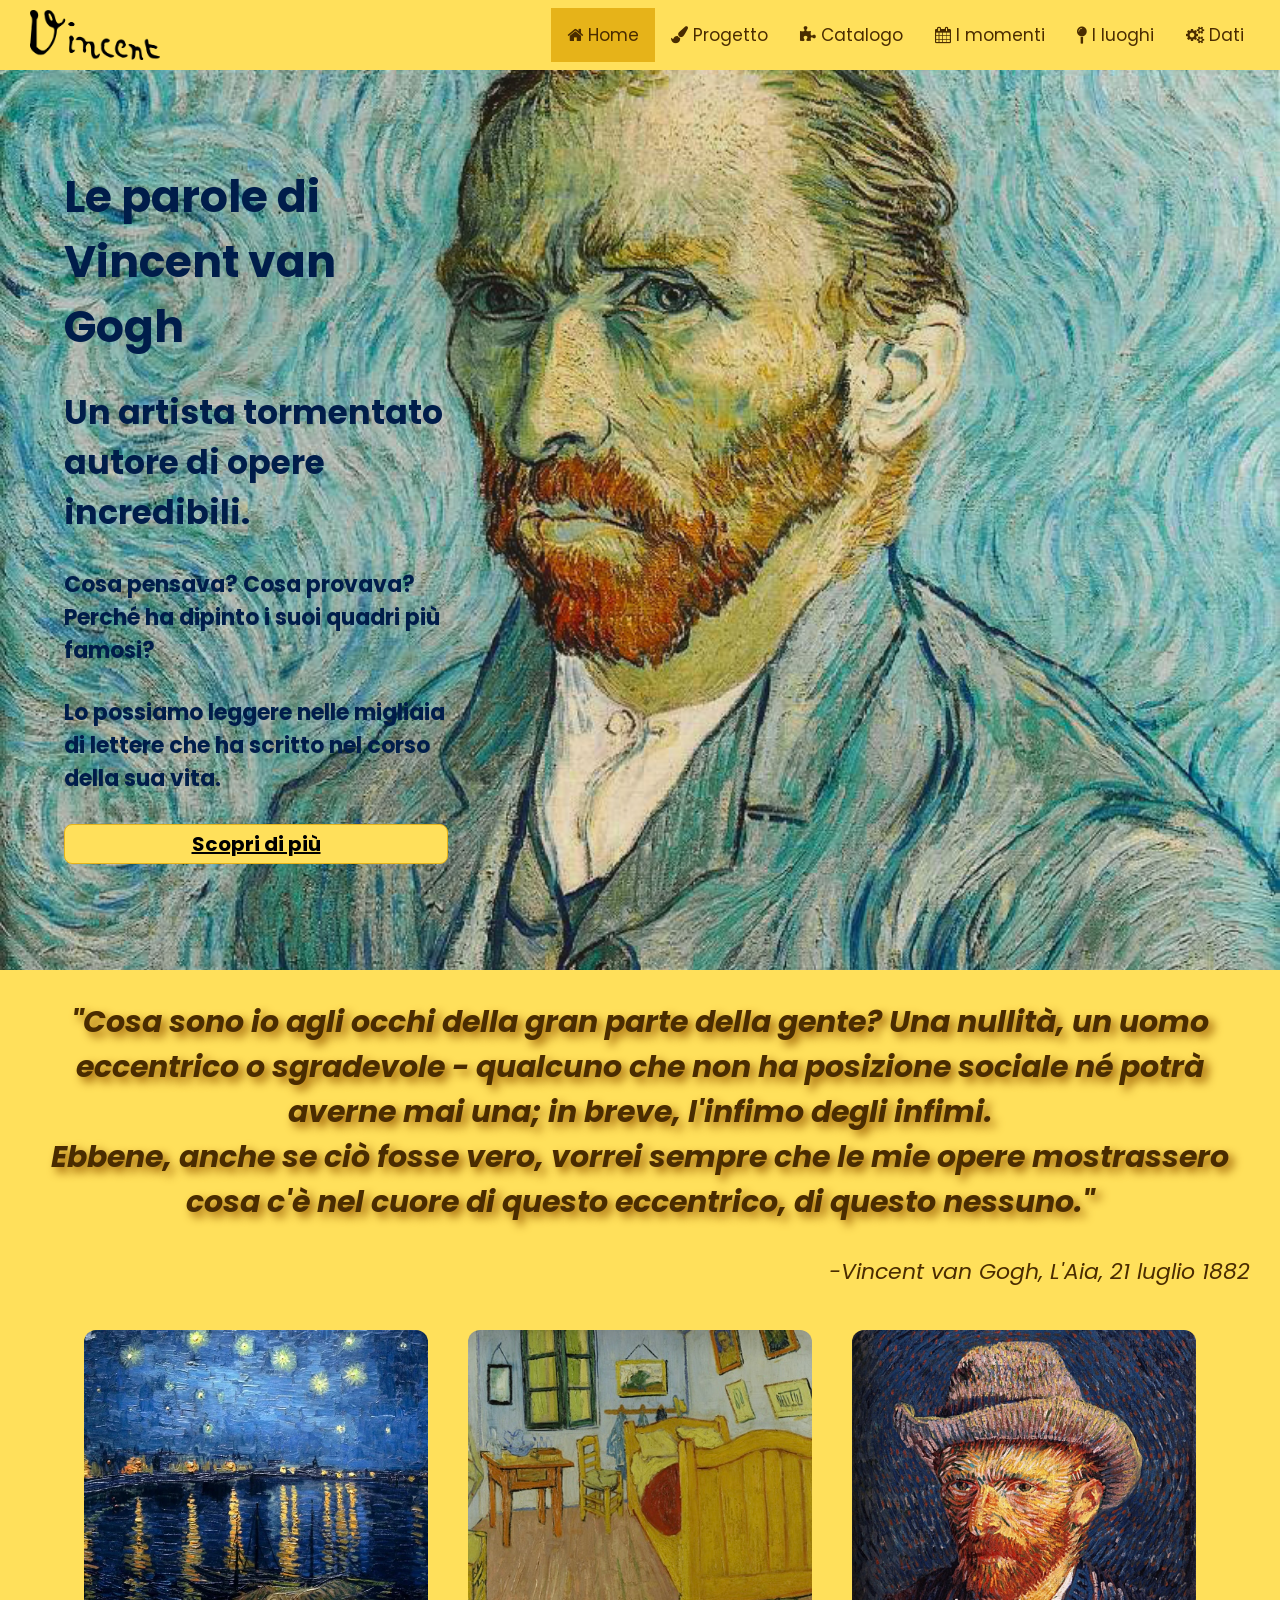
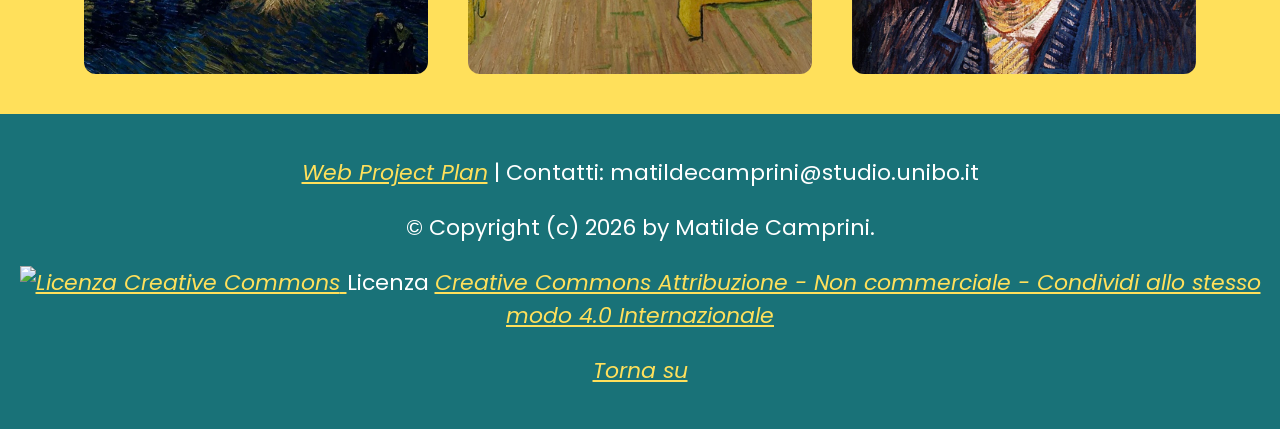
==== index.html @ 170b9acd "Add files via upload" ====
<!DOCTYPE html>
<html>
	<head>
		<!-- in head ci va per forza un elemento title, qui metto anche il foglio di stile e i metadati -->
		<title> Le parole di Vincent van Gogh </title>
		<meta charset="UTF-8">
		<meta name="author" content="Matilde Camprini">
		<meta name="title" content="Le parole di Vincent van Gogh">
		<meta name="description" content="Sito dedicato alla produzione epistolare e artistica di van Gogh">
		<meta name="subject" content="van Gogh, dipinti, lettere">
		<meta name="publisher" content="Matilde Camprini">
		<meta name="date" content="05-2026">
		<meta name="language" content="it">
		<meta name="viewport" content="width=device-width, initial-scale=1.0">
		<link href='https://fonts.googleapis.com/css?family=Poppins' rel='stylesheet'>
		<link rel="stylesheet" href="https://cdnjs.cloudflare.com/ajax/libs/font-awesome/4.7.0/css/font-awesome.min.css">
		<link rel="stylesheet" href="stile_vangogh.css">
	</head>

	<body>
		<div>
			<header class="bg_yellow"> 
				<div class="header_img">
					<a href="index.html">
						<img src="img/layout/autografo.svg.png" alt="Autografo di van Gogh" title="Autografo di van Gogh">
					</a>
				</div>
				
				<div class="topnav bg_yellow"> 
					<a href="#" class="pagina"> <i class="fa">&#xf015;</i> Home </a>
					<a href="progetto.html"> <i class="fa">&#xf1fc;</i> Progetto </a>
					<a href="catalogo.html"> <i class="fa">&#xf12e;</i> Catalogo </a>
					<a href="timeline.html"> <i class="fa">&#xf073;</i> I momenti </a>
					<a href="luoghi.html"> <i class="fa">&#xf276;</i> I luoghi </a>
					<a href="dati.html"> <i class="fa">&#xf085;</i> Dati </a>
				</div>
			</header>
		</div>

		<div class="hero_image">
			<div class="hero_text">
			    <h1>Le parole di Vincent van Gogh</h1>
			    <h2>Un artista tormentato autore di opere incredibili. </h2> 
			    <h4>Cosa pensava? Cosa provava? Perché ha dipinto i suoi quadri più famosi? </h4>
				<h4>Lo possiamo leggere nelle migliaia di lettere che ha scritto nel corso della sua vita.</h4>
			    <p> <button class="hero_button bg_yellow"> <a href="#quote">Scopri di più</a></button> </p>
			</div>
		</div>

		<div class="bg_yellow">
			<blockquote id="quote" class="quote"> "Cosa sono io agli occhi della gran parte della gente? Una nullità, un uomo eccentrico o sgradevole - qualcuno che non ha posizione sociale né potrà averne mai una; in breve, l'infimo degli infimi.  <br> Ebbene, anche se ciò fosse vero, vorrei sempre che le mie opere mostrassero cosa c'è nel cuore di questo eccentrico, di questo nessuno." </blockquote>
			<p class="author"> -Vincent van Gogh, L'Aia, 21 luglio 1882</p>
		</div>
		<div class="navigazione2">
			<div class="container">
				<a href="luoghi.html"><img src="img/layout/visita_per_luoghi.jpg" alt="immagine di notte stellata sul rodano" title="immagine di notte stellata sul rodano" class="image"></a>
				<div class="overlay">Visita per luoghi</div>
			</div>
			<div class="container">
				<a href="catalogo.html"><img src="img/layout/visita_catalogo.jpg" alt="immagine della camera di van gogh" title="immagine della camera di van gogh" class="image"> </a>
				<div class="overlay">Visita catalogo</div>
			</div>
			<div class="container">
				<a href="timeline.html"><img src="img/layout/visita_per_momenti.jpg" alt="immagine di autoritratto" title="immagine di autoritratto" class="image"></a>
				<div class="overlay">Visita per date</div>
			</div>
		</div>
<!-- footer -->
		<footer class="bg_teal">
			<div class="credits"> 
				<p><a href="progetto.html">Web Project Plan</a> | Contatti: matildecamprini@studio.unibo.it</p>
			</div>
			<div class="copyright">
				<p> &copy; Copyright (c) 2026 by Matilde Camprini. </p>
				<p>
		            <a rel="license" href="http://creativecommons.org/licenses/by-nc-sa/4.0/">
		                <img alt="Licenza Creative Commons" src="https://i.creativecommons.org/l/by-nc-sa/4.0/80x15.png" />
		            </a>Licenza 
		            <a rel="license" href="http://creativecommons.org/licenses/by-nc-sa/4.0/">
		                Creative Commons Attribuzione - Non commerciale - Condividi allo stesso modo 4.0 Internazionale
		            </a>
		        </p>
				<p> <a href="#top"> Torna su </a></p>
			</div>
		</footer>
		<script src="js/main.js"></script>	
	</body>
</html>
---- stile_vangogh.css ----
* {
    box-sizing: border-box;
    font-family: Poppins, sans-serif;
    -webkit-font-smoothing: antialiased;
}

html, body {
    height: 100%;
    margin: 0;
    color: black;
    background-color: #ffe05b;
    font-size: 22px;
}

.bg_yellow {
  background-color: #ffe05b;
}
.bg_blue {
	background-color: #3891A6;
}
.bg_teal {
	background: #197278;
}

/* HEADER */
header {
  display: flex; 
  justify-content: space-between;
  align-items: center;
  padding: 0 20px;
}
.header_img img {
  width: 150px; 
  height: auto;
  padding: 10px;
  display: block;
}

/* TOPNAV */
.topnav {
    overflow: hidden;
}
.topnav a {
	color: #4A2C00;
  text-align: center;
  text-decoration: none;
  padding: 14px 16px;
  float: left;
  font-size: 17px;
  cursor: pointer;
}
.topnav a:hover {
  background-color: #e6b319;
  color: black;
}
/* pagina attiva*/ 
.pagina {
	background-color: #e6b319;
}
/* ELEMENTI INDEX */
/* hero */
.hero_image {
  background-image: url("img/layout/autoritratto.png.jpg");
  height: 100%; 
  width: 100%;
  background-position: center;
  background-repeat: no-repeat;
  background-size: cover; /* Fondamentale per le immagini Hero */
  position: relative;
  transition: background-size 0.1s linear;
}
.hero_text {
	width: 40%;
	padding: 5%;
	color: #001D4A;
}
.hero_button {
	width: 100%;
	height: 40px;
  border: 1px solid #e6b319;
  border-radius: 8px;
  color: #4A2C00;
  background-color: #ffe05b;
  cursor: pointer;
  text-align: center;
}
.hero_button:hover {
  background-color: #e6b319;
}
.hero_button a {
	font-size: 20px;
	font-weight: bold;
	color: black;
	padding: 10px;
}

/* quote */
.quote {
	text-align: center;
	font-size: 30px;
	text-shadow: 5px 5px 10px #995c00;
	font-style: italic;
	font-weight: bold;
	color: #4A2C00;
}
.author {
	text-align:right;
	font-style: italic;
	padding-right: 30px;
	color: #4A2C00;
}

/* navigazione secondaria index */
.navigazione2 {
	display:flex;
	justify-content: center;
  width: 100%;
  padding: 0;
  margin: 0;
}
.container {
	float: left;
  position: relative;
  width: 50%;
  max-width: 30%;
  padding: 20px;
 }
/* immagine responsive */
.image {
  display: block;
  width: 100%;
  height: auto;
  border-radius: 12px;
}
/* overlay scritta sopra l'immagine */
.overlay {
  position: absolute;
  bottom: 20px;
  background: rgb(0, 0, 0);
  background: rgba(0, 0, 0, 0.5); /* Black see-through */
  color: #f1f1f1;
  width: 91%;
  transition: .5s ease;
  opacity:0;
  color: white;
  font-size: 20px;
  padding: 20px;
  text-align: center;
  border-radius: 12px;
}
/* overlay in hover */
.container:hover .overlay {
  opacity: 1;
}

/* FOOTER */
footer {
	position: relative;
  clear: both;
  width: 100%;
  background-color: #197278;
  display: block;
  margin-top: 20px;
  padding: 20px 0;
}
.credits, .copyright {
	color: white;
	text-align: center;
}
.credits a, .copyright a{
	color: #ffe05b;
	font-style: italic;
}

/* SCROLL BAR */
::-webkit-scrollbar {
  width: 10px;
}
/* Track */
::-webkit-scrollbar-track {
  box-shadow: inset 0 0 5px grey; 
  border-radius: 5px;
}
/* Handle */
::-webkit-scrollbar-thumb {
  background: #197278; 
  border-radius: 10px;
}
/* Handle on hover */
::-webkit-scrollbar-thumb:hover {
  background: #003380; 
}

/* PROGETTO */
/* columns progetto*/ 
.row {
  display: flex;
  flex-wrap: wrap;
}

.leftcolumn {
  width: 30%;
  background-color: #3891A6;
  box-sizing: border-box;
}

.rightcolumn {
  width: 70%;
  padding: 20px;
  box-sizing: border-box;
  font-size: 18px;
	color: #4A2C00;
	position: relative;
}
.rightcolumn a{
	color: #4A2C00;
}
.rightcolumn a:hover{
	color: #3891A6;
}

/* breadcrumbs */
ul.breadcrumb {
  padding: 10px 20px;
  list-style: none;
  text-align: left;
}
ul.breadcrumb li {
  display: inline;
  font-size: 18px;
 	color: white;
}
ul.breadcrumb li+li:before {
  padding: 8px;
  color: white;
  content: "/\00a0"; /* add / */
}
ul.breadcrumb li a {
  color: #001D4A;
  text-decoration: none;
}
ul.breadcrumb li a:hover {
  color: white;
  text-decoration: underline;
}

/* side navigation */
.sidenav {
	position: sticky;
  width: 100%;
  z-index: 1;
  top: 10px;
  left: 10px;
  overflow-x: hidden;
  padding: 10%;
  color: #001d4a;
}
.sidenav a {
  padding: 3px;
  text-decoration: none;
  font-size: 17px;
  color: #001D4A;
  display: block;
}
.sidenav a:hover {
  color: #f1f1f1;
}
@media screen and (max-height: 450px) {
  .sidenav {padding-top: 15px;}
  .sidenav a {font-size: 18px;}
}
.sidenav button {
	width: 100%;
	height: 50px;
  border: none;
  color: black;
  font-size: 17px;
  font-weight: bold;
  background-color: #3891A6;
  padding: 15px 32px;
  cursor: pointer;
}
.sidenav button:hover {
	background-color: #197278;
	color: white;
}
.sidenav ol, .sidenav ul {
  margin-top: 0;
  margin-bottom: 0;
}
.WPP{
	width: 100%;
	height: auto;
	border-radius: 13px;
}
/* CATALOGO */
/* tab catalogo*/
.tab {
  overflow: hidden;
  border: 1px solid #e6b319;
  background-color: #f1f1f1;
}
/* bottoni per aprire tab */
.tab button {
	color: #4A2C00;
  background-color: #ffe05b;
  font-size: 17px;
  font-weight: bold;
  width: 50%;
  float: left;
  border: none;
  outline: none;
  cursor: pointer;
  padding: 14px 16px;
  transition: 0.3s;
}
/* background per bottoni in hover */
.tab button:hover {
  background-color: #e6b319;
}
/* tab attiva */
.tab button.active {
  background-color: #e6b319;
}
/* tab contenuto */
.tabcontent {
  display: none;
  padding: 6px 12px;
  border: 1px solid #ccc;
  border-top: none;
}

/* colonne della galleria catalogo */
.galleryrow {
  display: flex;
  flex-wrap: wrap;
  padding: 0 4px;
}
/* Create two equal columns that sits next to each other */
.column {
  flex: 50%;
  max-width: 50%;
  padding: 0 4px;
}
.column p {
	margin-top: 0px;
	text-align: right;
	font-weight: bold;
}
.column img {
  margin-top: 8px;
  vertical-align: middle;
  width: 100%;
}
/* Responsive layout - makes a two column-layout instead of four columns */
@media screen and (max-width: 800px) {
  .column {
    flex: 50%;
    max-width: 50%;
  }
}
/* Responsive layout - makes the two columns stack on top of each other instead of next to each other */
@media screen and (max-width: 600px) {
  .column {
    flex: 100%;
    max-width: 100%;
  }
}

/* pagination */
.pagination {
  display: flex;
  justify-content: center;
  list-style: none;
  padding: 0px;
}
.pagination li a {
  display: inline-block;
  padding: 8px 12px;
  text-decoration: none;
  border: 1px solid #e6b319;
  color: #4A2C00;  
  margin: 0 4px;
  border-radius: 5px;
}
.pagination li a.attiva {
  background-color: #e6b319;
  color:#4A2C00;
}

/* accordion catalogo */
.accordion {
  background-color: #001d4a;
  cursor: pointer;
  padding: 18px;
  width: 100%;
  border: none;
  text-align: left;
  outline: none;
  font-size: 15px;
  transition: 0.3s;
}
.active, .accordion:hover {
  background-color: #001d4a;
}
.accordion:after {
  content: '\002B';
  color: white;
  font-weight: bold;
  float: right;
  margin-left: 5px;
}
.active:after {
  content: "\2212";
}
.panel {
  padding: 0 18px;
  max-height: 0;
  overflow: hidden;
  transition: max-height 0.2s ease-out;
}
/* crediti delle immagini */
.imgcredits {
	margin-top: 0;
	font-size: 10px;
}
/* ITEM */
.dati {
	color: #001D4A;
	margin-left: 15px;
	margin-top: 0px;
	box-sizing: border-box;
}
/* table dati */
.tab_item {
	font-size: 17px;
	color: #001D4A;
}
.tab_item a {
	font-size: 12px;
}
.tab_item img {
	max-width: 300px;
	height: auto;
}
.dati p {
	font-size: 17px;
}
/* flip card item */
.flip-card {
  background-color: transparent;
  width: 100%;
  flex: 1;  /* occupa tutto lo spazio disponibile */
  min-height: 600px;  
  border: none;
  perspective: 1000px; /* 3D */
}
/* interno della card */
.flip-card-inner {
  position: relative;
  width: 100%;
  height: 100%;
  text-align: center;
  transition: transform 0.8s;
  transform-style: preserve-3d;
}
.flip-card:hover .flip-card-inner {
  transform: rotateY(180deg); /* flip orizzontale */
}
/* Position the front and back side */
.flip-card-front, .flip-card-back {
  position: absolute;
  width: 100%;
  height: 100%;
  -webkit-backface-visibility: hidden; /* Safari */
  backface-visibility: hidden;
  box-sizing: border-box;  
  top: 0;
  left: 0;
}
.flip-card-front img {
	width: 100%;
  height: auto;
  object-fit: contain;
  object-position: center;
}
/* front side (fallback if image is missing) */
.flip-card-front {
  color: black;
  display: flex;
  align-items: center;
  justify-content: center;
  position:relative;
}
/* back side */
.flip-card-back {
  transform: rotateY(180deg);
  overflow-y: auto; /* barra laterale per lettere lunghe*/
  display: flex;
  flex-direction: column;
}
.flip-card-back p {
  margin: 0;
  padding: 20 px;
  font-size: 18px;
  line-height: 1.5;
  height: auto;
}

/* TIMELINE */
.titolo {
	text-align: center;
	color: #800020;
}
.timeline {
  position: relative;
  max-width: 1200px;
  margin: 0 auto;
}
/* The actual timeline (the vertical ruler) */
.timeline::after {
  content: '';
  position: absolute;
  width: 6px;
  background-color: #E6B319;
  top: 0;
  bottom: 0;
  left: 50%;
  margin-left: -3px;
}
/* Container around content */
.tl_container {
  padding: 10px 40px;
  position: relative;
  background-color: inherit;
  width: 50%;
}
/* The circles on the timeline */
.tl_container::after {
  content: '';
  position: absolute;
  width: 25px;
  height: 25px;
  right: -17px;
  background-color: white;
  border: 4px solid #800020;
  top: 15px;
  border-radius: 50%;
  z-index: 1;
}
/* Place the container to the left */
.left {
  left: 0;
}
/* Place the container to the right */
.right {
  left: 50%;
}
/* Add arrows to the left container (pointing right) */
.left::before {
  content: " ";
  height: 0;
  position: absolute;
  top: 22px;
  width: 0;
  z-index: 1;
  right: 30px;
  border: medium solid #800020;
  border-width: 10px 0 10px 10px;
  border-color: transparent transparent transparent #800020;
}
/* Add arrows to the right container (pointing left) */
.right::before {
  content: " ";
  height: 0;
  position: absolute;
  top: 22px;
  width: 0;
  z-index: 1;
  left: 30px;
  border: medium solid #800020;
  border-width: 10px 10px 10px 0;
  border-color: transparent #800020 transparent transparent;
}
/* Fix the circle for containers on the right side */
.right::after {
  left: -16px;
}
/* The actual content */
.content {
  padding: 20px 30px;
  color: whitesmoke;
  background-color: #800020;
  position: relative;
  border-radius: 6px;
}
.content img {
	max-width: 100%;    
  height: auto;      
  display: block;     
  margin: 10px auto 0 auto; 
  border-radius: 4px; 
}
/* Media queries - Responsive timeline on screens less than 600px wide */
@media screen and (max-width: 600px) {
  /* Place the timelime to the left */
  .timeline::after {
  left: 31px;
  }

  /* Full-width containers */
  .tl_container {
  width: 100%;
  padding-left: 70px;
  padding-right: 25px;
  }
  
  /* Make sure that all arrows are pointing leftwards */
  .tl_container::before {
  left: 60px;
  border: medium solid white;
  border-width: 10px 10px 10px 0;
  border-color: transparent white transparent transparent;
  }

  /* Make sure all circles are at the same spot */
  .left::after, .right::after {
  left: 15px;
  }
  
  /* Make all right containers behave like the left ones */
  .right {
  left: 0%;
  }
}

/* LUOGHI */ 
#map {
	position: relative;
	top: 0px;
	left: 0;
	right: 0;
	bottom: 0;
	width: 100%;
	height: 500px;
	z-index: 1;
	float: none;
  clear: both;
}
.mapcontainer {
	top:0;
}

/* DATI */
.datititolo {
	color: #4A2C00;
	text-align: center;
} 
/* bottone per download csv */
.download_btn {
	width: 25%;
	margin-left: 20px;
	height: 40px;
  border: 1px solid #e6b319;
  border-radius: 8px;
  color: #4A2C00;
  background-color: #ffe05b;
  cursor: pointer;
  text-align: center;
}
.download_btn:hover {
  background-color: #e6b319;
}
.download_btn a {
	text-decoration: none;
	text-align: center;
	color: inherit;
}
/* search bar */
.search_wrapper {
	float: right;
	width: 25%;
	height:80px;
	margin-left: 670px;
	border-radius: 8px;
	color: #4A2C00;
}
.search_wrapper input[type=text] {
  float: right;
  padding: 6px;
  border-radius: 8px;
  border: none;
  margin: 0px;
  font-size: 17px;
  width: 100%;
  height: 40px;
}
/* When the screen is less than 600px wide, stack the links and the search field vertically instead of horizontally */
@media screen and (max-width: 600px) {
  input[type=text] {
    float: none;
    display: block;
    text-align: left;
    width: 100%;
    margin: 0;
    padding: 14px;
  }
  input[type=text] {
    border: 1px solid #ccc;
  }
}

/* table dati */
.data_table {
	margin-top: 30px;
	box-sizing: border-box;
	width: 100%;
	align-items: center;
	font-size: 20px;
	padding: 10px;
	border-collapse: collapse;
  border-spacing: 0;
  border: 1px solid #3891A6;
  background-color: #c6e4ec;
}
.data_table th, .data_table td {
  text-align: left;
  padding: 15px;
}
.data_table tr:nth-child(even) {
  background-color: whitesmoke;
}
.data_table tr:hover {
	background-color: #197278;
	color: whitesmoke;
}
.data_table a {
	font-size: 20px;
}
.table_head {
	background-color: #197278;
	color: whitesmoke;
	font-size: 22px;
	font-weight: bold;
	padding: 20px;
}
.table_head i {
	font-size:24px;
}
.table_head i:hover {
	color: #3891A6;
}
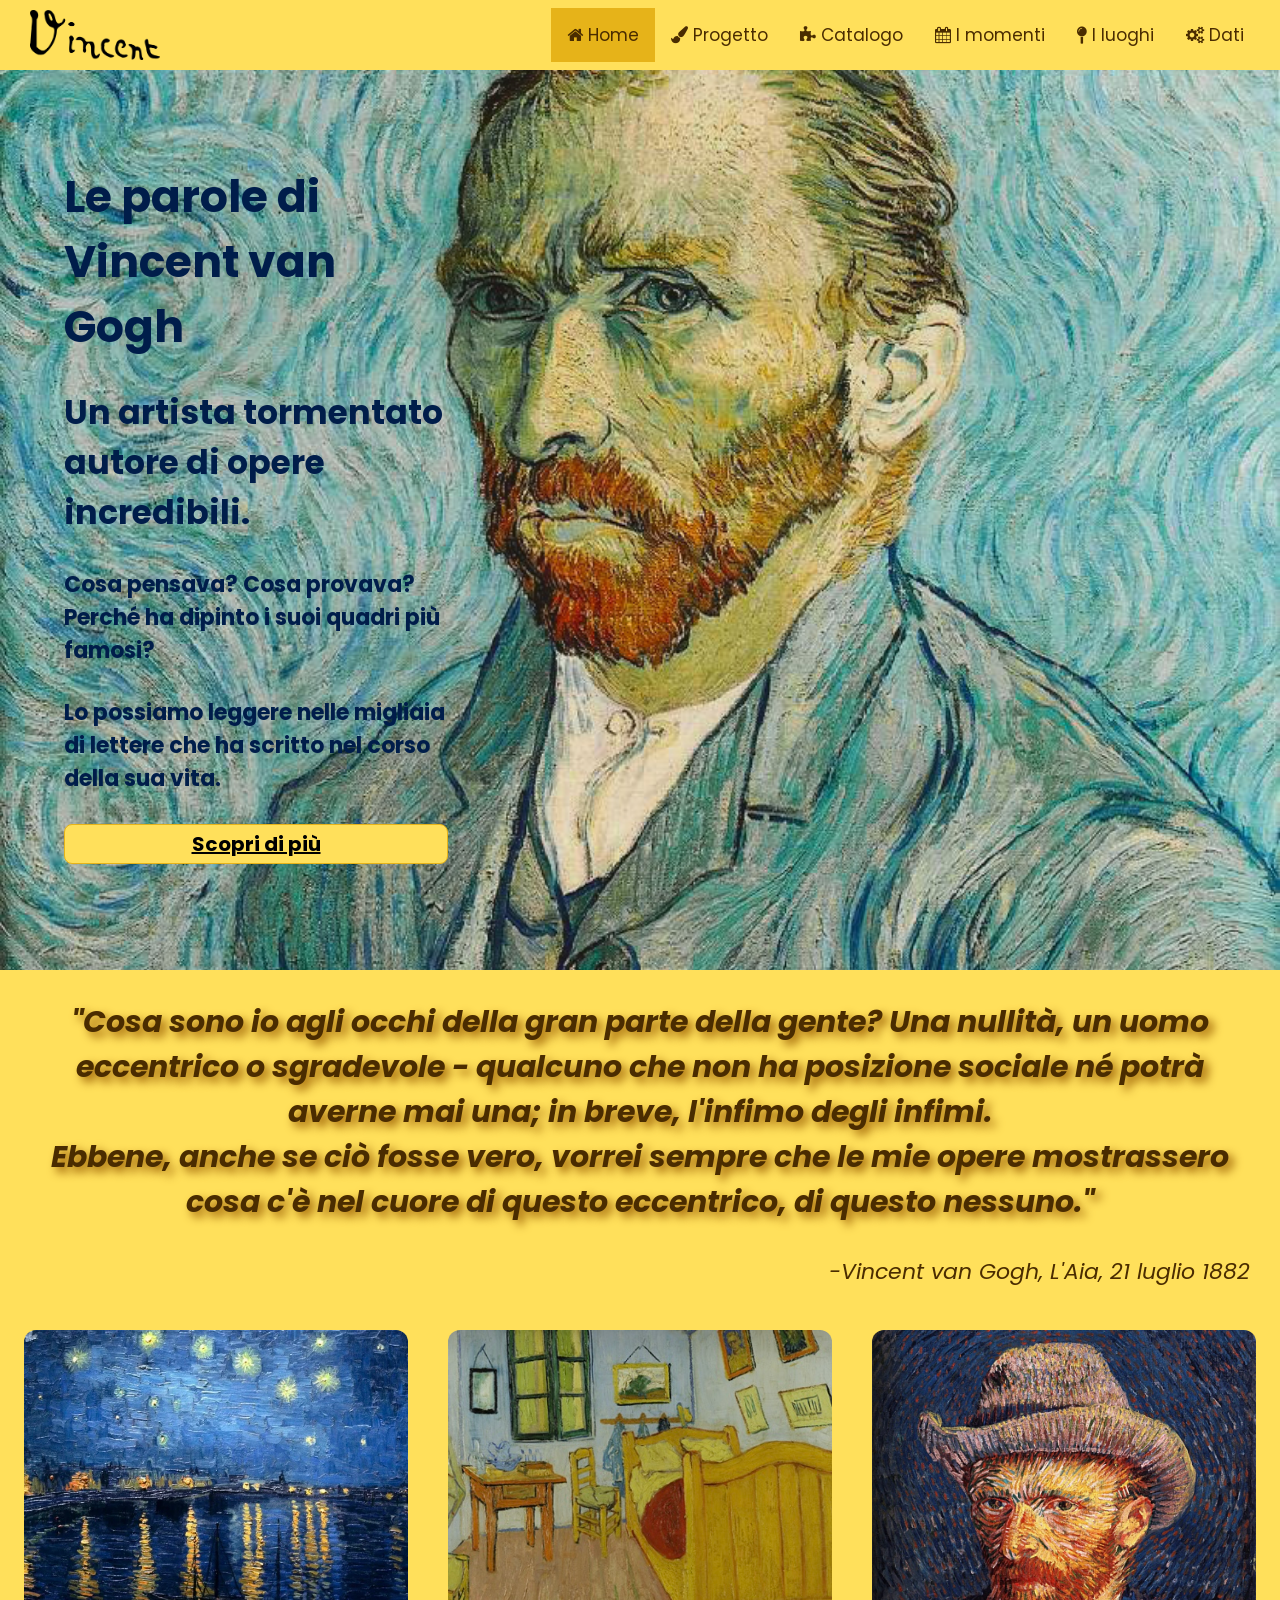
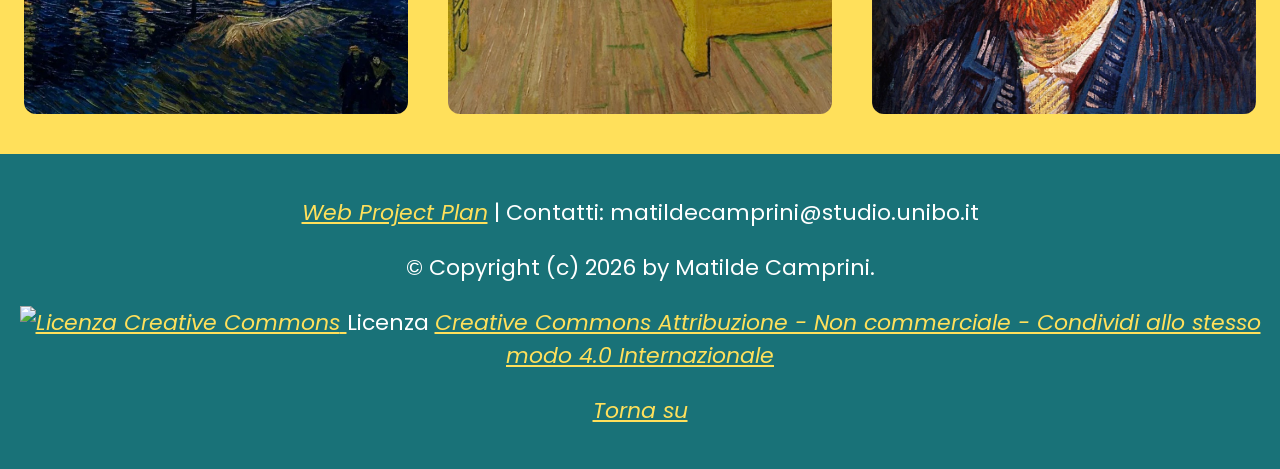
==== commit 63aaecf4: "Update index.html" ====
--- a/index.html
+++ b/index.html
@@ -25,7 +25,7 @@
 						<img src="img/layout/autografo.svg.png" alt="Autografo di van Gogh" title="Autografo di van Gogh">
 					</a>
 				</div>
-				
+				<!-- topnav -->
 				<div class="topnav bg_yellow"> 
 					<a href="#" class="pagina"> <i class="fa">&#xf015;</i> Home </a>
 					<a href="progetto.html"> <i class="fa">&#xf1fc;</i> Progetto </a>
@@ -36,7 +36,7 @@
 				</div>
 			</header>
 		</div>
-
+<!-- hero -->
 		<div class="hero_image">
 			<div class="hero_text">
 			    <h1>Le parole di Vincent van Gogh</h1>
@@ -46,23 +46,36 @@
 			    <p> <button class="hero_button bg_yellow"> <a href="#quote">Scopri di più</a></button> </p>
 			</div>
 		</div>
-
+<!-- quote -->
 		<div class="bg_yellow">
 			<blockquote id="quote" class="quote"> "Cosa sono io agli occhi della gran parte della gente? Una nullità, un uomo eccentrico o sgradevole - qualcuno che non ha posizione sociale né potrà averne mai una; in breve, l'infimo degli infimi.  <br> Ebbene, anche se ciò fosse vero, vorrei sempre che le mie opere mostrassero cosa c'è nel cuore di questo eccentrico, di questo nessuno." </blockquote>
 			<p class="author"> -Vincent van Gogh, L'Aia, 21 luglio 1882</p>
 		</div>
+<!-- navigazione secondaria -->
 		<div class="navigazione2">
 			<div class="container">
-				<a href="luoghi.html"><img src="img/layout/visita_per_luoghi.jpg" alt="immagine di notte stellata sul rodano" title="immagine di notte stellata sul rodano" class="image"></a>
-				<div class="overlay">Visita per luoghi</div>
+				<img src="img/layout/visita_per_luoghi.jpg" alt="immagine di notte stellata sul rodano" title="immagine di notte stellata sul rodano" class="image">
+				<a href="luoghi.html">
+					<div class="overlay">
+						<div class="text">Visita per luoghi</div>
+					</div>
+				</a>
 			</div>
 			<div class="container">
-				<a href="catalogo.html"><img src="img/layout/visita_catalogo.jpg" alt="immagine della camera di van gogh" title="immagine della camera di van gogh" class="image"> </a>
-				<div class="overlay">Visita catalogo</div>
+				<img src="img/layout/visita_catalogo.jpg" alt="immagine della camera di van gogh" title="immagine della camera di van gogh" class="image">
+				<a href="catalogo.html">
+					<div class="overlay">
+						<div class="text">Visita catalogo</div>
+					</div>
+				</a>
 			</div>
 			<div class="container">
-				<a href="timeline.html"><img src="img/layout/visita_per_momenti.jpg" alt="immagine di autoritratto" title="immagine di autoritratto" class="image"></a>
-				<div class="overlay">Visita per date</div>
+				<img src="img/layout/visita_per_momenti.jpg" alt="immagine di autoritratto" title="immagine di autoritratto" class="image">
+				<a href="timeline.html">
+					<div class="overlay">
+						<div class="text">Visita per date</div>
+					</div>
+				</a>
 			</div>
 		</div>
 <!-- footer -->
@@ -85,4 +98,4 @@
 		</footer>
 		<script src="js/main.js"></script>	
 	</body>
-</html>+</html>
--- a/stile_vangogh.css
+++ b/stile_vangogh.css
@@ -114,16 +114,16 @@
 .navigazione2 {
 	display:flex;
 	justify-content: center;
-  width: 100%;
-  padding: 0;
-  margin: 0;
+  	width: 100%;
+  	padding: 0;
+ 	margin: 0;
 }
 .container {
 	float: left;
   position: relative;
   width: 50%;
   max-width: 30%;
-  padding: 20px;
+  margin: 20px;
  }
 /* immagine responsive */
 .image {
@@ -135,22 +135,35 @@
 /* overlay scritta sopra l'immagine */
 .overlay {
   position: absolute;
-  bottom: 20px;
+  overflow: hidden;
+  bottom: 100%;
+  left: 0;
+  right: 0;
   background: rgb(0, 0, 0);
   background: rgba(0, 0, 0, 0.5); /* Black see-through */
-  color: #f1f1f1;
-  width: 91%;
+  width: 100%;
+  height: 0;
   transition: .5s ease;
   opacity:0;
-  color: white;
-  font-size: 20px;
-  padding: 20px;
   text-align: center;
   border-radius: 12px;
 }
 /* overlay in hover */
 .container:hover .overlay {
   opacity: 1;
+  bottom: 0;
+  height: 100%;
+}
+.text {
+  white-space: nowrap; 
+  color: whitesmoke;
+  font-size: 20px;
+  position: absolute;
+  overflow: hidden;
+  top: 50%;
+  left: 50%;
+  transform: translate(-50%, -50%);
+  -ms-transform: translate(-50%, -50%);
 }
 
 /* FOOTER */
@@ -365,6 +378,14 @@
     flex: 100%;
     max-width: 100%;
   }
+}
+.zoom {
+  transition: transform .2s;
+}
+.zoom:hover {
+  -ms-transform: scale(1.1); /* IE 9 */
+  -webkit-transform: scale(1.1); /* Safari 3-8 */
+  transform: scale(1.1); 
 }
 
 /* pagination */
@@ -749,4 +770,4 @@
 }
 .table_head i:hover {
 	color: #3891A6;
-}+}
